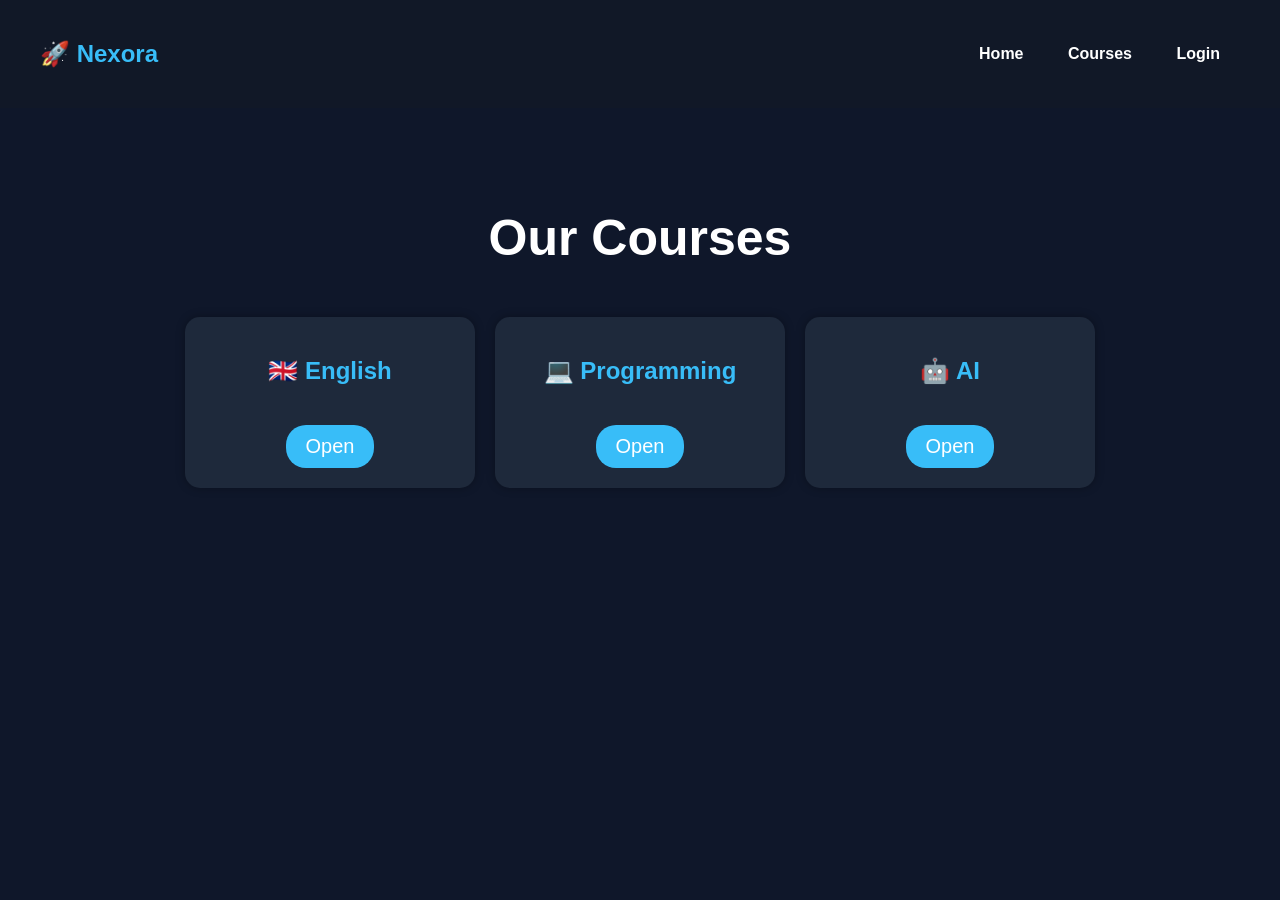
==== courses.html @ 3da9526a "Create courses.html" ====
<!DOCTYPE html>
<html lang="en">
<head>
    <meta charset="UTF-8">
    <meta name="viewport" content="width=device-width, initial-scale=1.0">
    <title>Courses - Nexora</title>
    <link rel="stylesheet" href="style.css">
</head>
<body>

<nav class="navbar">
    <h2>🚀 Nexora</h2>

    <div>
        <a href="index.html">Home</a>
        <a href="courses.html">Courses</a>
        <a href="login.html">Login</a>
    </div>
</nav>

<section class="courses">

    <h1>Our Courses</h1>

    <div class="cards">

        <div class="card">
            <h2>🇬🇧 English</h2>
            <a href="english.html"><button>Open</button></a>
        </div>

        <div class="card">
            <h2>💻 Programming</h2>
            <a href="programming.html"><button>Open</button></a>
        </div>

        <div class="card">
            <h2>🤖 AI</h2>
            <a href="ai.html"><button>Open</button></a>
        </div>

    </div>

</section>

</body>
</html>
---- style.css ----
body{
    margin:0;
    background:#0f172a;
    color:white;
    font-family:Arial,sans-serif;
}

nav{
    background:#1e293b;
    padding:20px;
}

nav h2{
    display:inline;
    color:#38bdf8;
    margin-right:30px;
}

nav a{
    color:white;
    text-decoration:none;
    margin-right:20px;
}

section{
    text-align:center;
    padding:100px 20px;
}

h1{
    font-size:50px;
}

p{
    font-size:22px;
}

button{
    background:#38bdf8;
    color:white;
    border:none;
    padding:15px 35px;
    border-radius:30px;
    font-size:20px;
}
.cards{
    display:flex;
    justify-content:center;
    gap:20px;
    margin-top:50px;
    flex-wrap:wrap;
}

.card{
    background:#1e293b;
    padding:20px;
    width:250px;
    border-radius:15px;
    box-shadow:0 0 10px rgba(0,0,0,0.3);
}

.card h2{
    color:#38bdf8;
}

.card p{
    color:#ddd;
}
ddd;
}
.about{
    padding:60px 20px;
    text-align:center;
}

.about h2{
    color:#38bdf8;
    font-size:36px;
}

.about p{
    max-width:700px;
    margin:auto;
    font-size:20px;
}
footer{
    background:#1e293b;
    color:white;
    text-align:center;
    padding:20px;
    margin-top:60px;
}
.courses{
    text-align:center;
    padding:60px 20px;
}

.courses h2{
    color:#38bdf8;
    margin-bottom:30px;
}
.navbar{
    display:flex;
    justify-content:space-between;
    align-items:center;
    background:#111827;
    padding:20px 40px;
}

.navbar h2{
    color:#38bdf8;
}

.navbar a{
    color:white;
    margin-left:20px;
    text-decoration:none;
    font-weight:bold;
}

.navbar a:hover{
    color:#38bdf8;
}
.hero{
    text-align:center;
    padding:120px 20px;
    background:linear-gradient(135deg,#0f172a,#1e3a8a);
}

.hero h1{
    font-size:55px;
    color:white;
    margin-bottom:20px;
}

.hero p{
    font-size:22px;
    color:#d1d5db;
    margin-bottom:30px;
}

.hero button{
    background:#38bdf8;
    color:white;
    border:none;
    padding:15px 35px;
    border-radius:30px;
    font-size:20px;
    cursor:pointer;
}
.stats{
    display:flex;
    justify-content:center;
    gap:40px;
    padding:60px 20px;
    background:#111827;
    flex-wrap:wrap;
}

.stat{
    text-align:center;
}

.stat h2{
    color:#38bdf8;
    font-size:40px;
}

.stat p{
    color:white;
}
.testimonials{
    text-align:center;
    padding:60px 20px;
}

.testimonials h2{
    color:#38bdf8;
    margin-bottom:30px;
}
.contact{
    text-align:center;
    padding:60px 20px;
    background:#0f172a;
}

.contact h2{
    color:#38bdf8;
    margin-bottom:20px;
}

.contact button{
    background:#38bdf8;
    color:white;
    border:none;
    padding:15px 30px;
    border-radius:25px;
    cursor:pointer;
}
.login{
    text-align:center;
    padding:80px 20px;
}

.login input{
    width:300px;
    padding:12px;
    border-radius:8px;
    border:1px solid #ccc;
    font-size:16px;
}

.login button{
    background:#38bdf8;
    color:white;
    border:none;
    padding:12px 30px;
    border-radius:25px;
    font-size:18px;
    cursor:pointer;
}
.logo{
    font-size:32px;
    margin-right:8px;
}

.navbar h2{
    display:flex;
    align-items:center;
    color:#38bdf8;
    gap:8px;
}
.card button{
    background:#38bdf8;
    color:white;
    border:none;
    padding:10px 20px;
    border-radius:20px;
    cursor:pointer;
    margin-top:10px;
}

.card button:hover{
    background:#0284c7;
}
.lesson{
    max-width:800px;
    margin:auto;
    padding:50px 20px;
}

.lesson h1,
.lesson h2{
    color:#38bdf8;
}

.lesson ul{
    text-align:left;
    display:inline-block;
}
.profile{
    max-width:700px;
    margin:auto;
    padding:60px 20px;
}

.profile h1{
    color:#38bdf8;
    margin-bottom:20px;
}

.profile p{
    font-size:20px;
    margin:10px 0;
}
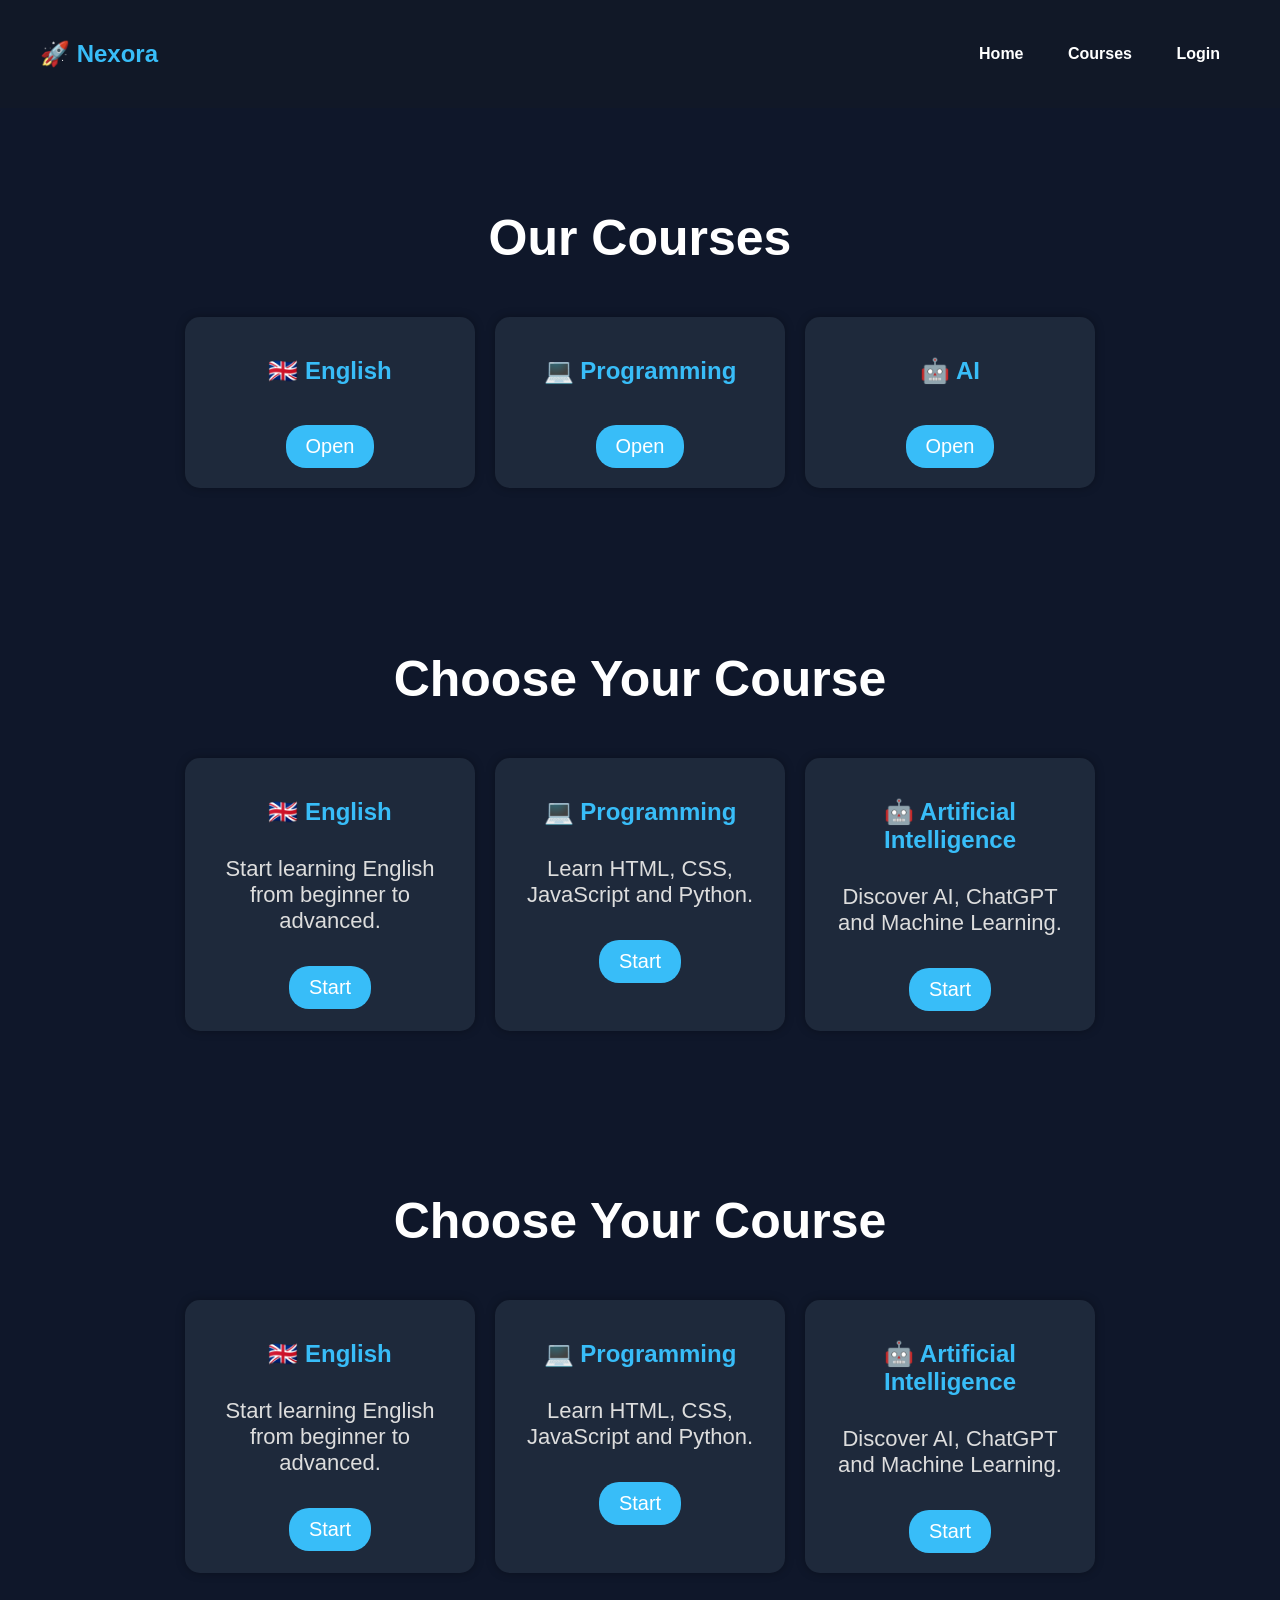
==== commit c803d0f9: "Update courses.html" ====
--- a/courses.html
+++ b/courses.html
@@ -42,6 +42,59 @@
     </div>
 
 </section>
+<section class="courses">
 
+    <h1>Choose Your Course</h1>
+
+    <div class="cards">
+
+        <div class="card">
+            <h2>🇬🇧 English</h2>
+            <p>Start learning English from beginner to advanced.</p>
+            <a href="english.html"><button>Start</button></a>
+        </div>
+
+        <div class="card">
+            <h2>💻 Programming</h2>
+            <p>Learn HTML, CSS, JavaScript and Python.</p>
+            <a href="programming.html"><button>Start</button></a>
+        </div>
+
+        <div class="card">
+            <h2>🤖 Artificial Intelligence</h2>
+            <p>Discover AI, ChatGPT and Machine Learning.</p>
+            <a href="ai.html"><button>Start</button></a>
+        </div>
+
+    </div>
+
+</section>
+    <section class="courses">
+
+    <h1>Choose Your Course</h1>
+
+    <div class="cards">
+
+        <div class="card">
+            <h2>🇬🇧 English</h2>
+            <p>Start learning English from beginner to advanced.</p>
+            <a href="english.html"><button>Start</button></a>
+        </div>
+
+        <div class="card">
+            <h2>💻 Programming</h2>
+            <p>Learn HTML, CSS, JavaScript and Python.</p>
+            <a href="programming.html"><button>Start</button></a>
+        </div>
+
+        <div class="card">
+            <h2>🤖 Artificial Intelligence</h2>
+            <p>Discover AI, ChatGPT and Machine Learning.</p>
+            <a href="ai.html"><button>Start</button></a>
+        </div>
+
+    </div>
+
+</section>
 </body>
 </html>
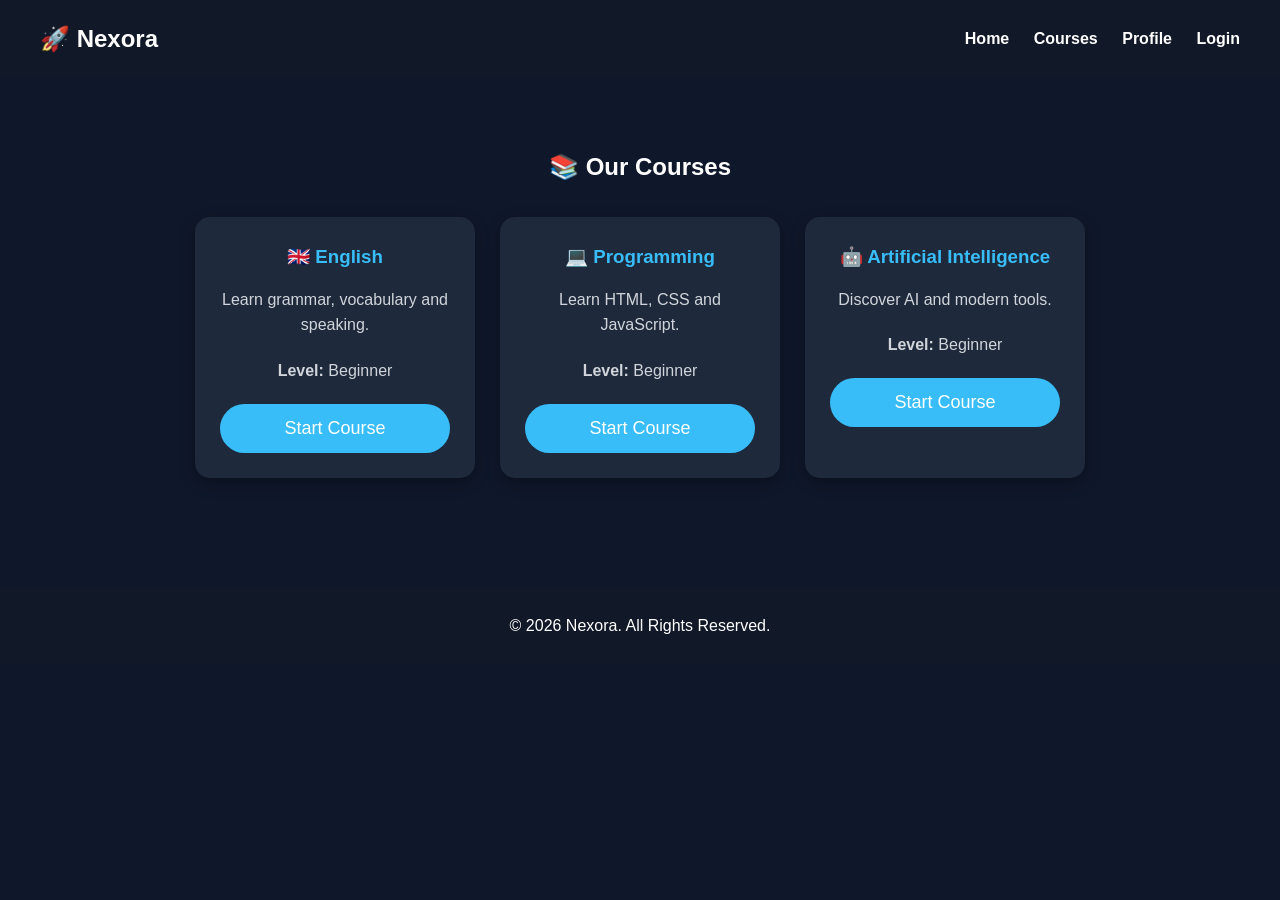
==== commit 0c694bf7: "Update courses.html" ====
--- a/courses.html
+++ b/courses.html
@@ -9,92 +9,56 @@
 <body>
 
 <nav class="navbar">
-    <h2>🚀 Nexora</h2>
+    <h2 class="logo">🚀 Nexora</h2>
 
     <div>
         <a href="index.html">Home</a>
         <a href="courses.html">Courses</a>
+        <a href="profile.html">Profile</a>
         <a href="login.html">Login</a>
     </div>
 </nav>
 
 <section class="courses">
 
-    <h1>Our Courses</h1>
+    <h1>📚 Our Courses</h1>
 
     <div class="cards">
 
         <div class="card">
-            <h2>🇬🇧 English</h2>
-            <a href="english.html"><button>Open</button></a>
+            <h3>🇬🇧 English</h3>
+            <p>Learn grammar, vocabulary and speaking.</p>
+            <p><strong>Level:</strong> Beginner</p>
+            <a href="english.html">
+                <button>Start Course</button>
+            </a>
         </div>
 
         <div class="card">
-            <h2>💻 Programming</h2>
-            <a href="programming.html"><button>Open</button></a>
+            <h3>💻 Programming</h3>
+            <p>Learn HTML, CSS and JavaScript.</p>
+            <p><strong>Level:</strong> Beginner</p>
+            <a href="programming.html">
+                <button>Start Course</button>
+            </a>
         </div>
 
         <div class="card">
-            <h2>🤖 AI</h2>
-            <a href="ai.html"><button>Open</button></a>
+            <h3>🤖 Artificial Intelligence</h3>
+            <p>Discover AI and modern tools.</p>
+            <p><strong>Level:</strong> Beginner</p>
+            <a href="ai.html">
+                <button>Start Course</button>
+            </a>
         </div>
 
     </div>
 
 </section>
-<section class="courses">
 
-    <h1>Choose Your Course</h1>
+<footer>
+    <p>© 2026 Nexora. All Rights Reserved.</p>
+</footer>
 
-    <div class="cards">
-
-        <div class="card">
-            <h2>🇬🇧 English</h2>
-            <p>Start learning English from beginner to advanced.</p>
-            <a href="english.html"><button>Start</button></a>
-        </div>
-
-        <div class="card">
-            <h2>💻 Programming</h2>
-            <p>Learn HTML, CSS, JavaScript and Python.</p>
-            <a href="programming.html"><button>Start</button></a>
-        </div>
-
-        <div class="card">
-            <h2>🤖 Artificial Intelligence</h2>
-            <p>Discover AI, ChatGPT and Machine Learning.</p>
-            <a href="ai.html"><button>Start</button></a>
-        </div>
-
-    </div>
-
-</section>
-    <section class="courses">
-
-    <h1>Choose Your Course</h1>
-
-    <div class="cards">
-
-        <div class="card">
-            <h2>🇬🇧 English</h2>
-            <p>Start learning English from beginner to advanced.</p>
-            <a href="english.html"><button>Start</button></a>
-        </div>
-
-        <div class="card">
-            <h2>💻 Programming</h2>
-            <p>Learn HTML, CSS, JavaScript and Python.</p>
-            <a href="programming.html"><button>Start</button></a>
-        </div>
-
-        <div class="card">
-            <h2>🤖 Artificial Intelligence</h2>
-            <p>Discover AI, ChatGPT and Machine Learning.</p>
-            <a href="ai.html"><button>Start</button></a>
-        </div>
-
-    </div>
-
-</section>
 </body>
 </html>
--- a/style.css
+++ b/style.css
@@ -1,268 +1,223 @@
-
-  body{
+/* ===== General ===== */
+
+*{
     margin:0;
+    padding:0;
+    box-sizing:border-box;
+}
+
+body{
     background:#0f172a;
     color:white;
-    font-family:Arial,sans-serif;
-}
-
-nav{
-    background:#1e293b;
-    padding:20px;
-}
-
-nav h2{
-    display:inline;
-    color:#38bdf8;
-    margin-right:30px;
-}
-
-nav a{
+    font-family:Arial, sans-serif;
+    line-height:1.6;
+}
+
+/* ===== Navbar ===== */
+
+.navbar{
+    display:flex;
+    justify-content:space-between;
+    align-items:center;
+    background:#111827;
+    padding:20px 40px;
+    flex-wrap:wrap;
+}
+
+..logo{
+    font-size:32px;
+    color:#38bdf8;
+    font-weight:bold;
+}
+}
+
+.navbar h2{
+    display:flex;
+    align-items:center;
+    color:#38bdf8;
+}
+
+.navbar a{
     color:white;
     text-decoration:none;
-    margin-right:20px;
-}
-
-section{
-    text-align:center;
-    padding:100px 20px;
-}
-
-h1{
-    font-size:50px;
-}
-
-p{
+    margin-left:20px;
+    font-weight:bold;
+    transition:.3s;
+}
+
+.navbar a:hover{
+    color:#38bdf8;
+}
+
+/* ===== Hero ===== */
+
+.hero{
+    text-align:center;
+    padding:120px 20px;
+    background:linear-gradient(135deg,#0f172a,#1e3a8a);
+}
+
+.hero h1{
+    font-size:55px;
+    margin-bottom:20px;
+}
+
+.hero p{
     font-size:22px;
-}
+    color:#d1d5db;
+    margin-bottom:30px;
+}
+
+/* ===== Buttons ===== */
 
 button{
     background:#38bdf8;
     color:white;
     border:none;
-    padding:15px 35px;
+    padding:14px 30px;
     border-radius:30px;
-    font-size:20px;
-}
+    font-size:18px;
+    cursor:pointer;
+    transition:.3s;
+}
+
+button:hover{
+    background:#0284c7;
+    transform:scale(1.05);
+}
+
+/* ===== Sections ===== */
+
+section{
+    padding:70px 20px;
+    text-align:center;
+}
+
+section h2{
+    color:#38bdf8;
+    margin-bottom:25px;
+}
+
+/* ===== Cards ===== */
+
 .cards{
     display:flex;
     justify-content:center;
-    gap:20px;
-    margin-top:50px;
+    gap:25px;
     flex-wrap:wrap;
+    margin-top:30px;
 }
 
 .card{
     background:#1e293b;
-    padding:20px;
-    width:250px;
+    width:280px;
+    padding:25px;
     border-radius:15px;
-    box-shadow:0 0 10px rgba(0,0,0,0.3);
-}
-
-.card h2{
-    color:#38bdf8;
+    box-shadow:0 5px 15px rgba(0,0,0,.3);
+    transition:.3s;
+}
+
+.card:hover{
+    transform:translateY(-8px);
+}
+
+.card h3{
+    color:#38bdf8;
+    margin-bottom:15px;
 }
 
 .card p{
-    color:#ddd;
-}
-ddd;
-}
-.about{
-    padding:60px 20px;
-    text-align:center;
-}
-
-.about h2{
-    color:#38bdf8;
-    font-size:36px;
-}
+    color:#d1d5db;
+    margin-bottom:20px;
+}
+
+.card button{
+    width:100%;
+}
+
+/* ===== About ===== */
 
 .about p{
-    max-width:700px;
-    margin:auto;
-    font-size:20px;
-}
-footer{
-    background:#1e293b;
-    color:white;
-    text-align:center;
-    padding:20px;
-    margin-top:60px;
-}
-.courses{
-    text-align:center;
-    padding:60px 20px;
-}
-
-.courses h2{
-    color:#38bdf8;
-    margin-bottom:30px;
-}
-.navbar{
-    display:flex;
-    justify-content:space-between;
-    align-items:center;
-    background:#111827;
-    padding:20px 40px;
-}
-
-.navbar h2{
-    color:#38bdf8;
-}
-
-.navbar a{
-    color:white;
-    margin-left:20px;
-    text-decoration:none;
-    font-weight:bold;
-}
-
-.navbar a:hover{
-    color:#38bdf8;
-}
-.hero{
-    text-align:center;
-    padding:120px 20px;
-    background:linear-gradient(135deg,#0f172a,#1e3a8a);
-}
-
-.hero h1{
-    font-size:55px;
-    color:white;
-    margin-bottom:20px;
-}
-
-.hero p{
-    font-size:22px;
-    color:#d1d5db;
-    margin-bottom:30px;
-}
-
-.hero button{
-    background:#38bdf8;
-    color:white;
-    border:none;
-    padding:15px 35px;
-    border-radius:30px;
-    font-size:20px;
-    cursor:pointer;
-}
+    max-width:800px;
+    margin:auto;
+}
+
+/* ===== Stats ===== */
+
 .stats{
     display:flex;
     justify-content:center;
     gap:40px;
-    padding:60px 20px;
-    background:#111827;
     flex-wrap:wrap;
-}
-
-.stat{
-    text-align:center;
+    background:#111827;
 }
 
 .stat h2{
     color:#38bdf8;
-    font-size:40px;
+    font-size:42px;
 }
 
 .stat p{
-    color:white;
-}
-.testimonials{
-    text-align:center;
-    padding:60px 20px;
-}
-
-.testimonials h2{
-    color:#38bdf8;
-    margin-bottom:30px;
-}
+    font-size:18px;
+}
+
+/* ===== Testimonials ===== */
+
+.testimonials .card{
+    width:300px;
+}
+
+/* ===== Contact ===== */
+
 .contact{
-    text-align:center;
-    padding:60px 20px;
-    background:#0f172a;
-}
-
-.contact h2{
-    color:#38bdf8;
-    margin-bottom:20px;
-}
-
-.contact button{
-    background:#38bdf8;
-    color:white;
+    background:#111827;
+}
+
+.contact p{
+    margin-bottom:20px;
+}
+
+/* ===== Login ===== */
+
+.login{
+    max-width:450px;
+    margin:auto;
+    text-align:center;
+}
+
+.login input{
+    width:100%;
+    padding:12px;
+    margin:10px 0;
     border:none;
-    padding:15px 30px;
-    border-radius:25px;
-    cursor:pointer;
-}
-.login{
-    text-align:center;
-    padding:80px 20px;
-}
-
-.login input{
-    width:300px;
-    padding:12px;
-    border-radius:8px;
-    border:1px solid #ccc;
+    border-radius:10px;
     font-size:16px;
 }
 
-.login button{
-    background:#38bdf8;
-    color:white;
-    border:none;
-    padding:12px 30px;
-    border-radius:25px;
-    font-size:18px;
-    cursor:pointer;
-}
-.logo{
-    font-size:32px;
-    margin-right:8px;
-}
-
-.navbar h2{
-    display:flex;
-    align-items:center;
-    color:#38bdf8;
-    gap:8px;
-}
-.card button{
-    background:#38bdf8;
-    color:white;
-    border:none;
-    padding:10px 20px;
-    border-radius:20px;
-    cursor:pointer;
-    margin-top:10px;
-}
-
-.card button:hover{
-    background:#0284c7;
-}
+/* ===== Lesson ===== */
+
 .lesson{
-    max-width:800px;
-    margin:auto;
-    padding:50px 20px;
+    max-width:850px;
+    margin:auto;
 }
 
 .lesson h1,
 .lesson h2{
     color:#38bdf8;
+    margin-bottom:20px;
 }
 
 .lesson ul{
     text-align:left;
     display:inline-block;
-}
+    margin:20px 0;
+}
+
+/* ===== Profile ===== */
+
 .profile{
     max-width:700px;
     margin:auto;
-    padding:60px 20px;
 }
 
 .profile h1{
@@ -271,6 +226,53 @@
 }
 
 .profile p{
+    margin:12px 0;
     font-size:20px;
-    margin:10px 0;
-}
+}
+
+/* ===== Footer ===== */
+
+footer{
+    background:#111827;
+    text-align:center;
+    padding:25px;
+    margin-top:40px;
+}
+
+/* ===== Responsive ===== */
+
+@media(max-width:768px){
+
+    .navbar{
+        flex-direction:column;
+        text-align:center;
+    }
+
+    .navbar a{
+        display:block;
+        margin:10px 0;
+    }
+
+    .hero h1{
+        font-size:38px;
+    }
+
+    .hero p{
+        font-size:18px;
+    }
+
+    .cards{
+        flex-direction:column;
+        align-items:center;
+    }
+
+    .card{
+        width:90%;
+    }
+
+    .stats{
+        flex-direction:column;
+    }
+
+}
+  
